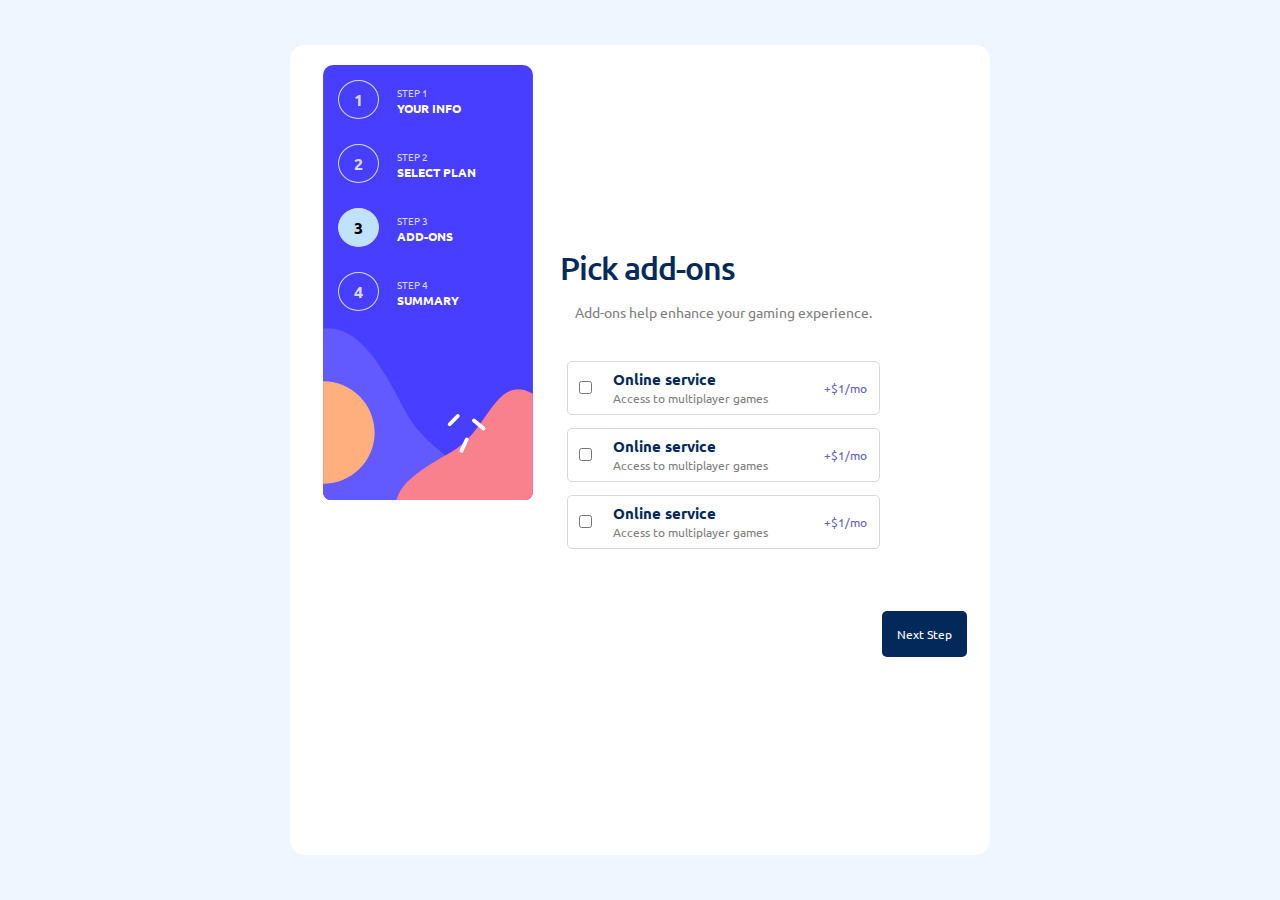
==== add.html @ 2a0fca8e "deploy" ====
<!DOCTYPE html>
<html lang="en">
<head>
  <meta charset="UTF-8">
  <meta name="viewport" content="width=device-width, initial-scale=1.0">

  <link rel="icon" type="image/png" sizes="32x32" href="./assets/images/favicon-32x32.png">
  <link
      href="https://fonts.googleapis.com/css2?family=Ubuntu:wght@400;500;700&display=swap"
      rel="stylesheet"
    />
    <link rel="stylesheet" href="styles.css">
    <link rel="stylesheet" href="styles_plan.css">
    <link rel="stylesheet" href="styless_add.css">
  
  <title>Frontend Mentor | Multi-step form</title>


  
</head>
<body>
  <div class="container">
    <div class="container_roadmap">
      <aside class="aside_bar">
        <ul class="container_roadmap--lista">
          <li class="container_roadmap--lista-conteudo">
            <div class="container_rodmap--lista-item">
              <p class="index">1</p>
              <div class="informacoes_lateral">
                <span>STEP 1</span>
                <p>YOUR INFO</p>
              </div>
            </div>
          </li>
          <li class="container_roadmap--lista-conteudo">
            <div class="container_rodmap--lista-item">
              <p class="index">2</p>
              <div class="informacoes_lateral">
                <span>STEP 2</span>
                <p>SELECT PLAN</p>
              </div>
            </div>
          </li>
          <li class="container_roadmap--lista-conteudo">
            <div class="container_rodmap--lista-item">
              <p class="index step_active">3</p>
              <div class="informacoes_lateral">
                <span>STEP 3</span>
                <p>ADD-ONS</p>
              </div>
            </div>
          </li>
          <li class="container_roadmap--lista-conteudo">
            <div class="container_rodmap--lista-item">
              <p class="index">4</p>
              <div class="informacoes_lateral">
                <span>STEP 4</span>
                <p>SUMMARY</p>
              </div>
            </div>
          </li>
        </ul>
      </aside>
    </div>

    <div class="container_informacoes">
      <div class="container_informacoes_pag1">
        <div class="div_sem_botao">
          <h1>Pick add-ons</h1>
          <p class="p_cinza_maior">Add-ons help enhance your gaming experience.</p>
            <section class="mosaico_add">
                <div class="mosaico_add_ind">
                    <input type="checkbox">
                    <div class="mosaico_add_ind_frases">
                        <p class="p_azul">Online service</p>
                        <p class="p_cinza">Access to multiplayer games</p>
                    </div>
                    <p class="extensao">+$1/mo</p>
                </div>
                <div class="mosaico_add_ind">
                    <input type="checkbox">
                    <div class="mosaico_add_ind_frases">
                        <p class="p_azul">Online service</p>
                        <p class="p_cinza">Access to multiplayer games</p>
                    </div>
                    <p class="extensao">+$1/mo</p>
                </div>
                <div class="mosaico_add_ind">
                    <input type="checkbox">
                    <div class="mosaico_add_ind_frases">
                        <p class="p_azul">Online service</p>
                        <p class="p_cinza">Access to multiplayer games</p>
                    </div>
                    <p class="extensao">+$1/mo</p>
                </div>
                
            </section>
            
        <div class="botao">
          <a class="button_next_step" href="summary.html">Next Step</a>
        </div>
        </form>
      </div>
    </div>
   



  </div>
  




  
  
</body>
</html>
---- styles.css ----
* {
    padding: 0;
    margin: 0;
    -webkit-box-sizing: border-box;
            box-sizing: border-box;
    font-family: "Ubuntu", sans-serif;
  }

body{
    background-color:#f0f6ff; 
    display: flex;
    height: 100vh;
    justify-content: center;
    align-items: center;
}

.container{
    background-color: white;
    border-radius: 15px;
    display: flex;
    height: 90vh;
    width: 700px;
    justify-content: center;
    align-items: center;
    

    
}

.container_roadmap--lista-conteudo{
    list-style-type: none;
}

.container_roadmap{
    background-image: url(./assets/images/bg-sidebar-desktop.svg);
    background-size: contain;
    background-repeat: no-repeat;
    padding: 15px;
    border-radius: 10px;
    padding: 15px;
    width: 30%;
    height: 95%;
    margin-left: -4%;
}

.container_rodmap--lista-item{
    display: flex ;
    padding-bottom: 25px;
}

.index{
    border: 1px solid #d6d9e6;
    border-radius: 100%;
    margin-right: 18px;
    font-weight: 700;
    padding: 8px 15px;
    color: #d6d9e6;
    
}

.informacoes_lateral{
    color: #d6d9e6;
}
.informacoes_lateral p{
    color:white;
    font-weight: 700;
    font-size: 12px;
}

.informacoes_lateral span{
    font-size: 10px;
}


.container_informacoes{
    margin-left: 1%;
}

.div_sem_botao{
    margin-left:20px ;
}

.container_informacoes_pag1 h1{
    color: #02295a;
    font-weight: 500;
    letter-spacing: -1px;
}

.container_informacoes_pag1 label{
    font-size: 12px;
    margin-bottom: 2px;
    font-weight: bold;
}
.container_informacoes_pag1 p{
    color: #9699ab;
    margin: 5% 0;
    font-size: 15px;

}

.informacoes{
    display: flex;
    flex-direction: column;
    padding-bottom: 3%;
}

.container_informacoes_pag1 input{
    border: 1px solid #d6d9e6;
    border-radius: 5PX;
    padding: 10PX;
}

.container_informacoes_pag1 input:hover{
    border: 1px solid #02295a;
}

.botao{
    display: flex;
    justify-content: end;
    margin-top: 10px;
}
.button_next_step{

    padding: 15px 15px;
    border-radius: 5px;
    background-color: #02295a;
    color: white;;
    border: none;
    font-weight: 400;
    font-size: 12px;
    text-decoration: none;
}

.step_active{
   background-color: #bfe2fd;
    color: black;
}


@media (max-width: 768px) {
    body {
        background-color: #f0f6ff;
        height: 100vh;
        display: -webkit-box;
        display: -ms-flexbox;
        display: flex;
        margin: 0;
    }
    .container{
        width: 900px;
        margin: auto;
        background-color:#f0f6ff;
        padding: 15px;
        border-radius: 10px;
        height: 550px;
        flex-direction: column;
        margin: 0;
    }
    .informacoes_lateral{
        display: none;
    }
    .container_roadmap--lista{
        display: flex;
        align-items: center;
        justify-content: center;
   
    }


    .container_roadmap{
        background-size: cover;
        width: 100%;
        flex-direction: row;
        position: absolute;
        top: 0%;
        background-image: url(./assets/images/bg-sidebar-mobile.svg);
        border-radius: 0%;
        padding: 10%;
        height: 30%;
        margin-left: 0;
    }

    .div_sem_botao{
        background-color: white;
        padding: 25px;
        margin-left: 1%;
        border-radius: 5%;
        position: relative;
    }


}
---- styles_plan.css ----
.mosaico_planos{
    display: flex;
    align-items: center;
    margin-left: 10px;
}

.mosaico_planos_ind{
  
    border: 1px solid #d6d9e6;
    border-radius: 5%;
    padding: 10px 10px 10px 10px;
    margin: 1%;
    min-width: 120px;
  
 
}

.mosaico_planos_ind img{
    width: 30px;
    margin-bottom: 40px;
}

.div_sem_botao{
    margin-top: 10px;
}

.container_roadmap{
    margin-left: -10%;
}

.elementos_rodape{
  display: flex;
  flex-direction: column;
 
  align-items: flex-start;
  padding: 0%;
}

.elementos_rodape h2{
  font-size: 14px;
}


.botao{
    position: relative;
    left: 80px;
    bottom: 10px;
}


/* CSSSSSSSSSS SWITCHHHHH */
.switch {
    position: relative;
    display: inline-block;
    width: 60px;
    height: 34px;
  }
  
  .switch input { 
    opacity: 0;
    width: 0;
    height: 0;
  }
  
  .slider {
    position: absolute;
    cursor: pointer;
    top: 0;
    left: 0;
    right: 0;
    bottom: 0;
    background-color: #ccc;
    -webkit-transition: .4s;
    transition: .4s;
  }
  
  .slider:before {
    position: absolute;
    content: "";
    height: 26px;
    width: 26px;
    left: 4px;
    bottom: 4px;
    background-color: white;
    -webkit-transition: .4s;
    transition: .4s;
  }
  
  .duracao input:checked + .slider {
    background-color: #2196F3;
  }
  
  .duracao input:focus + .slider {
    box-shadow: 0 0 1px #2196F3;
  }
  
  .duracao input:checked + .slider:before {
    -webkit-transform: translateX(26px);
    -ms-transform: translateX(26px);
    transform: translateX(26px);
  }
  
 
  .slider.round {
    border-radius: 34px;
  }
  
  .slider.round:before {
    border-radius: 50%;
  }

/* CSSSSSSSSSS SWITCHHHHH */

.duracao{
    display: flex;
    align-items: center;
    justify-content: center;
    margin-left: 70px;
}

.duracao p{
    padding: 5%;
}

@media (max-width: 768px) {
  body {
    background-color: #f0f6ff;
    height: 100vh;
    display: -webkit-box;
    display: -ms-flexbox;
    display: flex;
    margin: 0;
}
.container{
    width: 900px;
    margin: auto;
    background-color:#f0f6ff;
    padding: 15px;
    border-radius: 10px;
    height: 550px;
    flex-direction: column;
    margin: 0;
}
.informacoes_lateral{
    display: none;
}
.container_roadmap--lista{
    display: flex;
    align-items: center;
    justify-content: center;

}


.container_roadmap{
    background-size: cover;
    width: 100%;
    flex-direction: row;
    position: absolute;
    top: 0%;
    background-image: url(./assets/images/bg-sidebar-mobile.svg);
    border-radius: 0%;
    padding: 10%;
    height: 30%;
    margin-left: 0;
}

.div_sem_botao{
    background-color: white;
    padding: 25px 25px 5px;
    margin-left: 1%;
    border-radius: 5%;
    position: relative;
    height: 440px;
}


.mosaico_planos{
  display: flex;
  flex-direction: column;
}

.mosaico_planos_ind{
  display: flex;
  padding: 10px 50px 10px 15px;
  min-width: 270px;
  align-items: center;
}

.mosaico_planos_ind img{
  margin: 0;
  margin-right: 15px;
  width: 50px;
}

.duracao{
  margin-left: 0;
}

.botao{
  position: relative;
  left: 7%;
  bottom: -19px;
}

}
---- styless_add.css ----
.mosaico_add{
    display: flex;
    flex-direction: column;
    margin-top: 10%;
}

.mosaico_add_ind{
    display: flex;
    border: 1px solid #d6d9d6;
    margin: 2%;
    padding: 2%;
    border-radius: 5px;
    align-items: center;
    justify-content: center;
}

.mosaico_add_ind_frases{
    padding-left: 20px;
    margin-right: 40px;
}

.container_informacoes{
    margin-top: -90px;
}

.container_informacoes_pag1 p{
    margin: 1px;
    color: #02295a;
}

.container_informacoes_pag1 .p_cinza_maior{
    font-size: 14px;
    color: gray;
    margin: 15px;
}

.container_informacoes_pag1 .p_cinza{
    margin: 1px;
    color: gray;
    font-size: 12px;

}

.container_informacoes_pag1 .extensao{
    margin-left: 15px;
    color: #6662bc;
    font-size: 12px;
}


.p_azul{
    color: #02295a;
    font-weight: 700;
}

.div_sem_botao{
    margin-top: 50px;
}

.botao{
    position: relative;
    left: 80px;
    top: 45px;
}




@media (max-width: 768px) {
    .div_sem_botao{
        height: 400px;
        
    }

    .mosaico_add_ind{
        margin: 3%;
    }

    .botao{
        position: relative;
        left: 7%;
        top: 40px;
    }

}
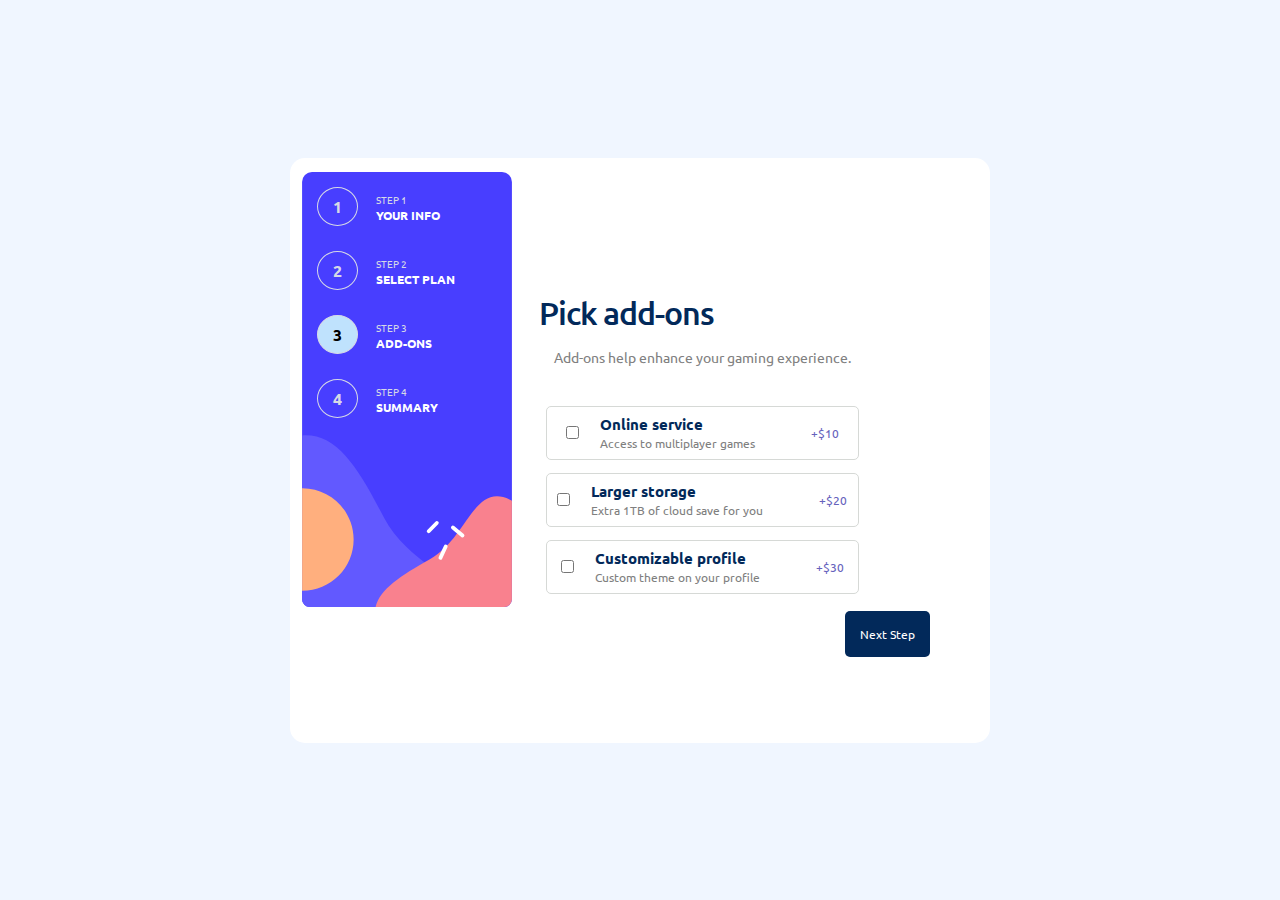
==== commit e792d18a: "deploy" ====
--- a/add.html
+++ b/add.html
@@ -75,29 +75,29 @@
                         <p class="p_azul">Online service</p>
                         <p class="p_cinza">Access to multiplayer games</p>
                     </div>
-                    <p class="extensao">+$1/mo</p>
+                    <p class="extensao plus_online">+$10</p>
                 </div>
                 <div class="mosaico_add_ind">
                     <input type="checkbox">
                     <div class="mosaico_add_ind_frases">
-                        <p class="p_azul">Online service</p>
-                        <p class="p_cinza">Access to multiplayer games</p>
+                        <p class="p_azul">Larger storage</p>
+                        <p class="p_cinza">Extra 1TB of cloud save for you</p>
                     </div>
-                    <p class="extensao">+$1/mo</p>
+                    <p class="extensao plus_storage">+$20</p>
                 </div>
                 <div class="mosaico_add_ind">
                     <input type="checkbox">
                     <div class="mosaico_add_ind_frases">
-                        <p class="p_azul">Online service</p>
-                        <p class="p_cinza">Access to multiplayer games</p>
+                        <p class="p_azul">Customizable profile</p>
+                        <p class="p_cinza">Custom theme on your profile</p>
                     </div>
-                    <p class="extensao">+$1/mo</p>
+                    <p class="extensao plus_profile">+$30</p>
                 </div>
                 
             </section>
             
         <div class="botao">
-          <a class="button_next_step" href="summary.html">Next Step</a>
+          <a class="button_next_step button_sum_a" id="teste" href="summary.html">Next Step</a>
         </div>
         </form>
       </div>
@@ -113,6 +113,6 @@
 
 
   
-  
 </body>
+<script src="js/index.js"></script>
 </html>
--- a/styles.css
+++ b/styles.css
@@ -5,7 +5,6 @@
             box-sizing: border-box;
     font-family: "Ubuntu", sans-serif;
   }
-
 body{
     background-color:#f0f6ff; 
     display: flex;
@@ -14,16 +13,18 @@
     align-items: center;
 }
 
+
+.year-plan{
+    left: 27px;
+}
 .container{
     background-color: white;
     border-radius: 15px;
     display: flex;
-    height: 90vh;
+    height: 65vh;
     width: 700px;
     justify-content: center;
     align-items: center;
-    
-
     
 }
 
@@ -93,7 +94,7 @@
 }
 .container_informacoes_pag1 p{
     color: #9699ab;
-    margin: 5% 0;
+    margin: 5px 0;
     font-size: 15px;
 
 }
@@ -104,7 +105,7 @@
     padding-bottom: 3%;
 }
 
-.container_informacoes_pag1 input{
+#email, #nome, #telefone{
     border: 1px solid #d6d9e6;
     border-radius: 5PX;
     padding: 10PX;
@@ -129,6 +130,8 @@
     font-weight: 400;
     font-size: 12px;
     text-decoration: none;
+ 
+
 }
 
 .step_active{
@@ -189,4 +192,5 @@
     }
 
 
-}+}
+
--- a/styles_plan.css
+++ b/styles_plan.css
@@ -1,3 +1,13 @@
+.disable {
+  display: none;
+}
+
+
+.selected {
+  font-weight: 700;
+  color: #02295a;
+}
+
 .mosaico_planos{
     display: flex;
     align-items: center;
@@ -122,6 +132,18 @@
     padding: 5%;
 }
 
+.button_next_step{
+  position: relative;
+  left: -10%;
+  bottom: -10px;
+}
+
+.checked{
+  background-color: #f0f6ff;
+  border: 2px solid #473dff;
+}
+
+
 @media (max-width: 768px) {
   body {
     background-color: #f0f6ff;
@@ -137,7 +159,7 @@
     background-color:#f0f6ff;
     padding: 15px;
     border-radius: 10px;
-    height: 550px;
+    height: auto;
     flex-direction: column;
     margin: 0;
 }
@@ -167,11 +189,12 @@
 
 .div_sem_botao{
     background-color: white;
-    padding: 25px 25px 5px;
+    padding: 25px 25px 0px 25px;
     margin-left: 1%;
     border-radius: 5%;
     position: relative;
-    height: 440px;
+
+    top: 45px;
 }
 
 
@@ -200,7 +223,14 @@
 .botao{
   position: relative;
   left: 7%;
-  bottom: -19px;
-}
+  bottom: -40px;
+}
+
+.button_next_step{
+  position: relative;
+  bottom: -15px;
+  left: 0;
+}
+
 
 }--- a/styless_add.css
+++ b/styless_add.css
@@ -1,3 +1,8 @@
+.selected_extra{
+    background-color: #d7e4f7;
+    
+}
+
 .mosaico_add{
     display: flex;
     flex-direction: column;
@@ -19,9 +24,7 @@
     margin-right: 40px;
 }
 
-.container_informacoes{
-    margin-top: -90px;
-}
+
 
 .container_informacoes_pag1 p{
     margin: 1px;
@@ -46,7 +49,11 @@
     color: #6662bc;
     font-size: 12px;
 }
-
+.button_next_step {
+    position: relative;
+    left: -10%;
+    bottom: 15px;
+}
 
 .p_azul{
     color: #02295a;
@@ -59,18 +66,18 @@
 
 .botao{
     position: relative;
-    left: 80px;
-    top: 45px;
+    left: 97px;
+    top: 15px;
+}
+
+.container_roadmap{
+    margin-left: -16%;
 }
 
 
 
-
 @media (max-width: 768px) {
-    .div_sem_botao{
-        height: 400px;
-        
-    }
+   
 
     .mosaico_add_ind{
         margin: 3%;
@@ -78,8 +85,11 @@
 
     .botao{
         position: relative;
-        left: 7%;
-        top: 40px;
+        left: 17%;
+        top: 65px;
+    }
+    .container_roadmap {
+        margin-left: 0;
     }
 
 }
